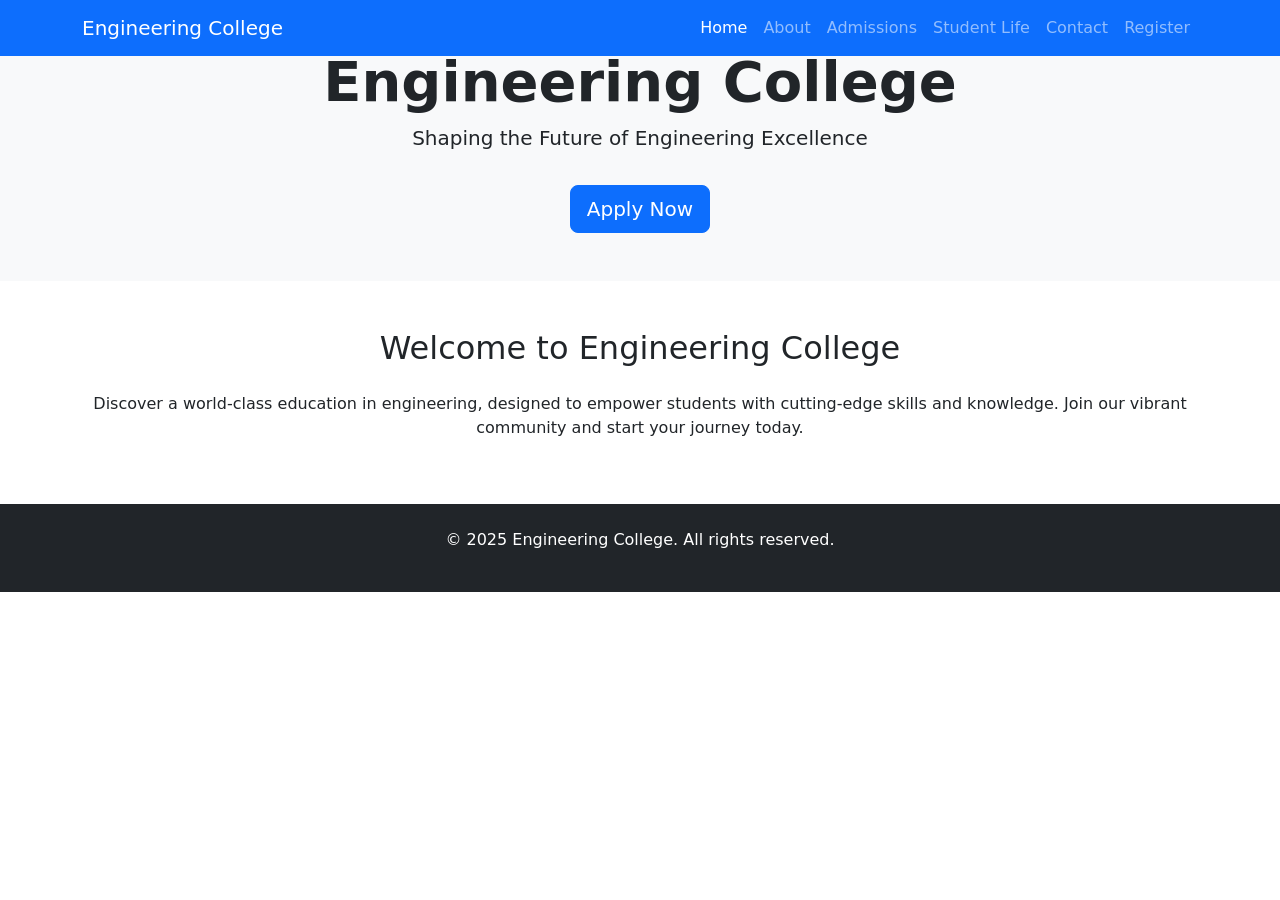
==== index.html @ 890d97f0 "first commit" ====
<!DOCTYPE html>
<html lang="en">
<head>
    <meta charset="UTF-8">
    <meta name="viewport" content="width=device-width, initial-scale=1.0">
    <title>Engineering College - Home</title>
    <link href="https://cdn.jsdelivr.net/npm/bootstrap@5.3.3/dist/css/bootstrap.min.css" rel="stylesheet">
    <link rel="stylesheet" href="styles.css">
    <link rel="icon" type="image/png" href="favicon.png">
</head>
<body>
<nav class="navbar navbar-expand-lg navbar-dark bg-primary fixed-top">
    <div class="container">
        <a class="navbar-brand" href="index.html">Engineering College</a>
        <button class="navbar-toggler" type="button" data-bs-toggle="collapse" data-bs-target="#navbarNav" aria-controls="navbarNav" aria-expanded="false" aria-label="Toggle navigation">
            <span class="navbar-toggler-icon"></span>
        </button>
        <div class="collapse navbar-collapse" id="navbarNav">
            <ul class="navbar-nav ms-auto">
                <li class="nav-item">
                    <a class="nav-link active" aria-current="page" href="index.html">Home</a>
                </li>
                <li class="nav-item">
                    <a class="nav-link" href="about.html">About</a>
                </li>
                <li class="nav-item">
                    <a class="nav-link" href="admissions.html">Admissions</a>
                </li>
                <li class="nav-item">
                    <a class="nav-link" href="student-life.html">Student Life</a>
                </li>
                <li class="nav-item">
                    <a class="nav-link" href="contact.html">Contact</a>
                </li>
                <li class="nav-item">
                    <a class="nav-link" href="registration.html">Register</a>
                </li>
            </ul>
        </div>
    </div>
</nav>

<header class="hero bg-light py-5">
    <div class="container text-center">
        <h1 class="display-4 fw-bold">Engineering College</h1>
        <p class="lead">Shaping the Future of Engineering Excellence</p>
        <a href="registration.html" class="btn btn-primary btn-lg mt-3">Apply Now</a>
    </div>
</header>

<main class="container py-5">
    <section>
        <h2 class="text-center mb-4">Welcome to Engineering College</h2>
        <p class="text-center">Discover a world-class education in engineering, designed to empower students with cutting-edge skills and knowledge. Join our vibrant community and start your journey today.</p>
    </section>
</main>

<footer class="bg-dark text-white py-4">
    <div class="container text-center">
        <p>&copy; 2025 Engineering College. All rights reserved.</p>
    </div>
</footer>

<script src="https://cdn.jsdelivr.net/npm/bootstrap@5.3.3/dist/js/bootstrap.bundle.min.js"></script>
<script src="scripts.js"></script>
</body>
</html>
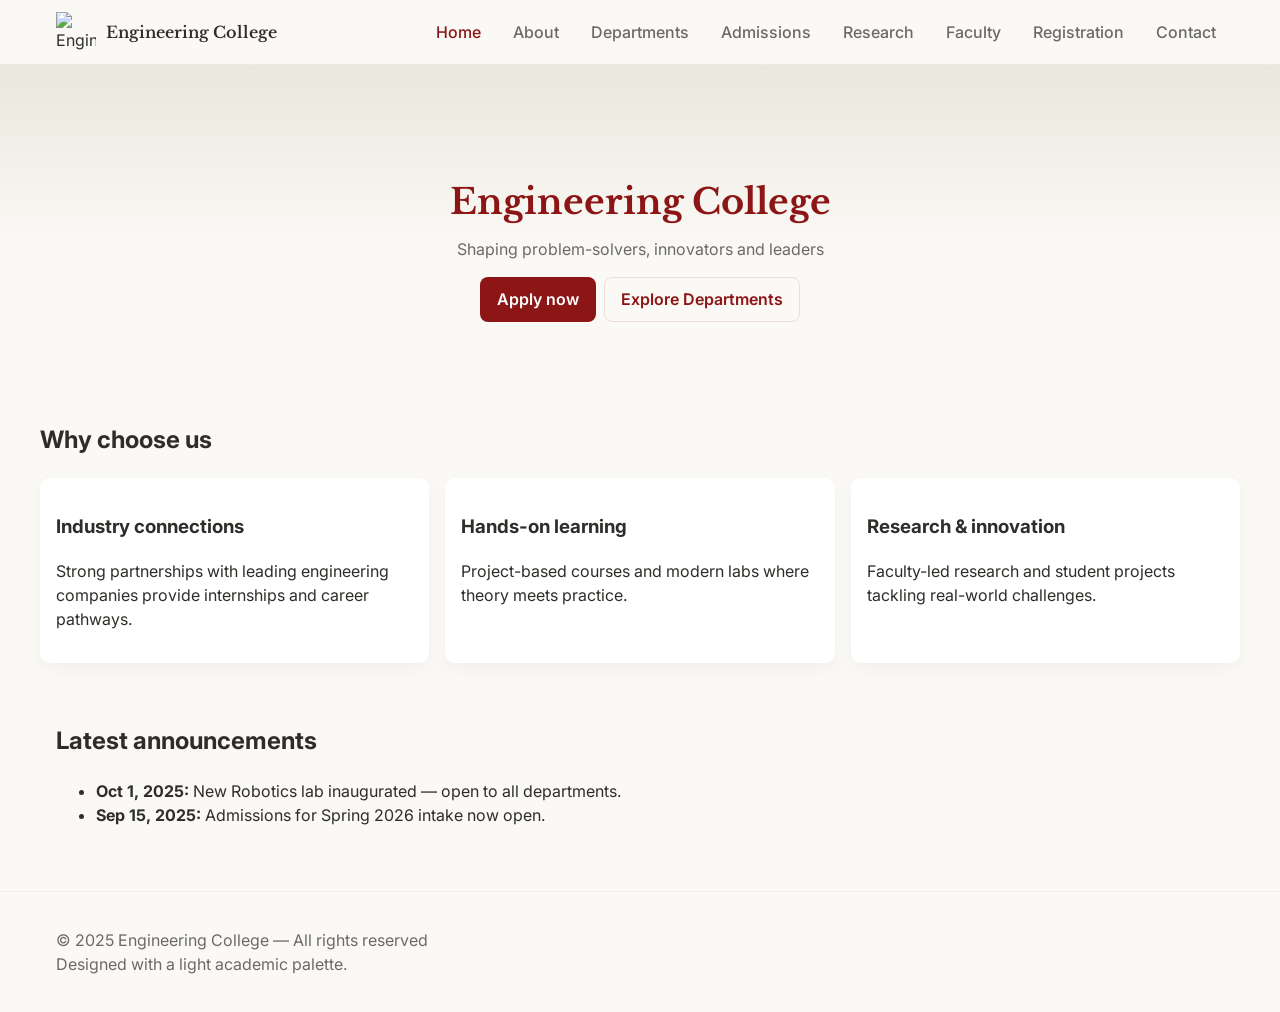
==== commit 14274689: "slight changes" ====
--- a/index.html
+++ b/index.html
@@ -1,67 +1,80 @@
-<!DOCTYPE html>
+<!doctype html>
 <html lang="en">
 <head>
-    <meta charset="UTF-8">
-    <meta name="viewport" content="width=device-width, initial-scale=1.0">
-    <title>Engineering College - Home</title>
-    <link href="https://cdn.jsdelivr.net/npm/bootstrap@5.3.3/dist/css/bootstrap.min.css" rel="stylesheet">
-    <link rel="stylesheet" href="styles.css">
-    <link rel="icon" type="image/png" href="favicon.png">
+  <meta charset="utf-8" />
+  <meta name="viewport" content="width=device-width,initial-scale=1" />
+  <title>Engineering College — Home</title>
+  <link rel="stylesheet" href="assets/css/style.css">
+  <script src="assets/js/main.js" defer></script>
 </head>
 <body>
-<nav class="navbar navbar-expand-lg navbar-dark bg-primary fixed-top">
+  <!-- Fixed top navigation -->
+  <header class="site-header" role="banner">
+    <div class="container header-inner">
+      <a class="brand" href="index.html">
+        <img src="assets/images/logo.svg" alt="Engineering College logo" width="40" height="40">
+        <span class="brand-text">Engineering College</span>
+      </a>
+      <button class="nav-toggle" aria-controls="main-nav" aria-expanded="false" aria-label="Toggle navigation">☰</button>
+      <nav id="main-nav" class="main-nav" role="navigation" aria-label="Main navigation">
+        <ul>
+          <li><a href="index.html" aria-current="page">Home</a></li>
+          <li><a href="about.html">About</a></li>
+          <li><a href="departments.html">Departments</a></li>
+          <li><a href="admissions.html">Admissions</a></li>
+          <li><a href="research.html">Research</a></li>
+          <li><a href="faculty.html">Faculty</a></li>
+          <li><a href="registration.html">Registration</a></li>
+          <li><a href="contact.html">Contact</a></li>
+        </ul>
+      </nav>
+    </div>
+  </header>
+
+  <main id="main" class="site-main" tabindex="-1">
+    <section class="hero">
+      <div class="container hero-inner">
+        <h1 class="hero-title">Engineering College</h1>
+        <p class="hero-sub">Shaping problem-solvers, innovators and leaders</p>
+        <div class="hero-cta">
+          <a class="btn primary" href="admissions.html">Apply now</a>
+          <a class="btn ghost" href="departments.html">Explore Departments</a>
+        </div>
+      </div>
+    </section>
+
+    <section class="container cards-overview">
+      <h2>Why choose us</h2>
+      <div class="grid cols-3">
+        <article class="card">
+          <h3>Industry connections</h3>
+          <p>Strong partnerships with leading engineering companies provide internships and career pathways.</p>
+        </article>
+        <article class="card">
+          <h3>Hands-on learning</h3>
+          <p>Project-based courses and modern labs where theory meets practice.</p>
+        </article>
+        <article class="card">
+          <h3>Research & innovation</h3>
+          <p>Faculty-led research and student projects tackling real-world challenges.</p>
+        </article>
+      </div>
+    </section>
+
+    <section class="container news">
+      <h2>Latest announcements</h2>
+      <ul class="news-list">
+        <li><strong>Oct 1, 2025:</strong> New Robotics lab inaugurated — open to all departments.</li>
+        <li><strong>Sep 15, 2025:</strong> Admissions for Spring 2026 intake now open.</li>
+      </ul>
+    </section>
+  </main>
+
+  <footer class="site-footer" role="contentinfo">
     <div class="container">
-        <a class="navbar-brand" href="index.html">Engineering College</a>
-        <button class="navbar-toggler" type="button" data-bs-toggle="collapse" data-bs-target="#navbarNav" aria-controls="navbarNav" aria-expanded="false" aria-label="Toggle navigation">
-            <span class="navbar-toggler-icon"></span>
-        </button>
-        <div class="collapse navbar-collapse" id="navbarNav">
-            <ul class="navbar-nav ms-auto">
-                <li class="nav-item">
-                    <a class="nav-link active" aria-current="page" href="index.html">Home</a>
-                </li>
-                <li class="nav-item">
-                    <a class="nav-link" href="about.html">About</a>
-                </li>
-                <li class="nav-item">
-                    <a class="nav-link" href="admissions.html">Admissions</a>
-                </li>
-                <li class="nav-item">
-                    <a class="nav-link" href="student-life.html">Student Life</a>
-                </li>
-                <li class="nav-item">
-                    <a class="nav-link" href="contact.html">Contact</a>
-                </li>
-                <li class="nav-item">
-                    <a class="nav-link" href="registration.html">Register</a>
-                </li>
-            </ul>
-        </div>
+      <p>© 2025 Engineering College — All rights reserved</p>
+      <p class="muted">Designed with a light academic palette.</p>
     </div>
-</nav>
-
-<header class="hero bg-light py-5">
-    <div class="container text-center">
-        <h1 class="display-4 fw-bold">Engineering College</h1>
-        <p class="lead">Shaping the Future of Engineering Excellence</p>
-        <a href="registration.html" class="btn btn-primary btn-lg mt-3">Apply Now</a>
-    </div>
-</header>
-
-<main class="container py-5">
-    <section>
-        <h2 class="text-center mb-4">Welcome to Engineering College</h2>
-        <p class="text-center">Discover a world-class education in engineering, designed to empower students with cutting-edge skills and knowledge. Join our vibrant community and start your journey today.</p>
-    </section>
-</main>
-
-<footer class="bg-dark text-white py-4">
-    <div class="container text-center">
-        <p>&copy; 2025 Engineering College. All rights reserved.</p>
-    </div>
-</footer>
-
-<script src="https://cdn.jsdelivr.net/npm/bootstrap@5.3.3/dist/js/bootstrap.bundle.min.js"></script>
-<script src="scripts.js"></script>
+  </footer>
 </body>
-</html>+</html>
--- a/assets/css/style.css
+++ b/assets/css/style.css
@@ -0,0 +1,116 @@
+/* assets/css/style.css
+   Stanford-like light palette: cardinal red, warm off-white, soft gray
+*/
+@import url('https://fonts.googleapis.com/css2?family=Libre+Baskerville:wght@400;700&family=Inter:wght@300;400;600&display=swap');
+
+:root{
+  --brand:#8C1515;        /* cardinal red */
+  --brand-2:#B83A4B;
+  --bg:#FAF9F6;           /* warm off-white */
+  --muted:#6b6a66;
+  --card:#ffffff;
+  --accent:#EAE7DC;
+  --max-width:1200px;
+  --radius:10px;
+  --gap:1rem;
+}
+
+*{box-sizing:border-box}
+html,body{height:100%}
+body{
+  margin:0;
+  font-family: 'Inter', system-ui, -apple-system, "Segoe UI", Roboto, "Helvetica Neue", Arial;
+  font-size:16px;
+  color:#2E2D29;
+  background:var(--bg);
+  -webkit-font-smoothing:antialiased;
+  -moz-osx-font-smoothing:grayscale;
+  line-height:1.5;
+}
+
+/* container */
+.container{max-width:var(--max-width);margin:0 auto;padding:1rem}
+
+/* header */
+.site-header{
+  position:fixed;top:0;left:0;right:0;background:rgba(250,249,246,0.98);
+  border-bottom:1px solid rgba(0,0,0,0.06);
+  z-index:50;
+}
+.header-inner{display:flex;align-items:center;justify-content:space-between;padding:.75rem 1rem}
+.brand{display:flex;align-items:center;gap:.6rem;text-decoration:none;color:inherit}
+.brand img{display:block}
+.brand-text{font-weight:600;font-family:'Libre Baskerville', serif}
+
+/* nav */
+.main-nav{display:block}
+.main-nav ul{list-style:none;margin:0;padding:0;display:flex;gap:1rem;align-items:center}
+.main-nav a{color:var(--muted);text-decoration:none;padding:.35rem .5rem;border-radius:6px;font-weight:500}
+.main-nav a:hover, .main-nav a[aria-current="page"]{color:var(--brand);background:transparent}
+
+/* nav toggle (mobile) */
+.nav-toggle{display:none;background:none;border:0;font-size:1.25rem;cursor:pointer}
+
+/* hero */
+.hero{padding:6rem 0 2.5rem;background:linear-gradient(180deg,var(--accent),transparent 60%);margin-top:64px}
+.hero-inner{text-align:center;padding:1rem}
+.hero-title{font-family:'Libre Baskerville',serif;font-size:2.2rem;margin:0;color:var(--brand)}
+.hero-sub{color:var(--muted);margin-top:.5rem}
+.hero-cta{margin-top:1rem;display:flex;gap:.5rem;justify-content:center;flex-wrap:wrap}
+.btn{display:inline-block;padding:.6rem 1rem;border-radius:8px;text-decoration:none;font-weight:600;cursor:pointer;border:1px solid transparent}
+.btn.primary{background:var(--brand);color:white}
+.btn.ghost{background:transparent;color:var(--brand);border:1px solid rgba(140,21,21,0.12)}
+
+.cards-overview{padding:1.5rem 0}
+.grid{display:grid;gap:1rem}
+.cols-3{grid-template-columns:repeat(1,1fr)}
+.cols-2{grid-template-columns:repeat(1,1fr)}
+@media(min-width:700px){.cols-3{grid-template-columns:repeat(3,1fr)} .cols-2{grid-template-columns:repeat(2,1fr)}}
+
+/* cards */
+.card{background:var(--card);padding:1rem;border-radius:var(--radius);box-shadow:0 6px 18px rgba(30,30,30,0.04)}
+.lead{color:var(--muted);font-weight:500}
+
+/* forms */
+.form-grid{display:grid;gap:.75rem}
+.form-row{display:flex;flex-direction:column;margin-bottom:.5rem}
+label{font-weight:600;margin-bottom:.25rem}
+input[type="text"], input[type="email"], input[type="tel"], input[type="date"], select, textarea, input[type="search"]{
+  padding:.6rem;border:1px solid rgba(0,0,0,0.08);border-radius:8px;background:white
+}
+textarea{resize:vertical}
+.form-error{color:#8C1515;font-size:.95rem;height:1.2rem;margin-top:.25rem}
+.form-status{margin-top:1rem}
+.req{color:var(--brand);margin-left:.15rem}
+
+/* department program cards */
+.program-card{background:var(--card);padding:1rem;border-radius:10px;border:1px solid rgba(0,0,0,0.04)}
+.dept-grid{margin-top:1rem}
+.form-input{padding:.5rem;border-radius:8px;border:1px solid rgba(0,0,0,0.08);width:100%;max-width:420px}
+
+/* faculty */
+.faculty-grid{gap:1rem}
+.faculty-card{background:var(--card);padding:1rem;border-radius:10px;text-align:center}
+.faculty-card img{width:100%;height:160px;object-fit:cover;border-radius:8px}
+
+/* table */
+.table-wrap{overflow:auto}
+.fees-table{width:100%;border-collapse:collapse}
+.fees-table th, .fees-table td{padding:.6rem;text-align:left;border-bottom:1px solid rgba(0,0,0,0.06)}
+
+/* footer */
+.site-footer{background:var(--bg);padding:1.25rem 0;border-top:1px solid rgba(0,0,0,0.04);margin-top:2rem}
+.site-footer p{margin:0;color:var(--muted)}
+
+/* accessibility utils */
+.sr-only{position:absolute;left:-10000px;top:auto;width:1px;height:1px;overflow:hidden}
+.visually-hidden{position:absolute;width:1px;height:1px;padding:0;margin:-1px;overflow:hidden;clip:rect(0 0 0 0);border:0}
+
+/* responsive */
+@media (max-width:900px){
+  .header-inner{padding:.5rem 1rem}
+  .nav-toggle{display:inline-block}
+  .main-nav{display:none}
+  .main-nav[aria-hidden="false"]{display:block}
+  .grid{grid-template-columns:1fr}
+}
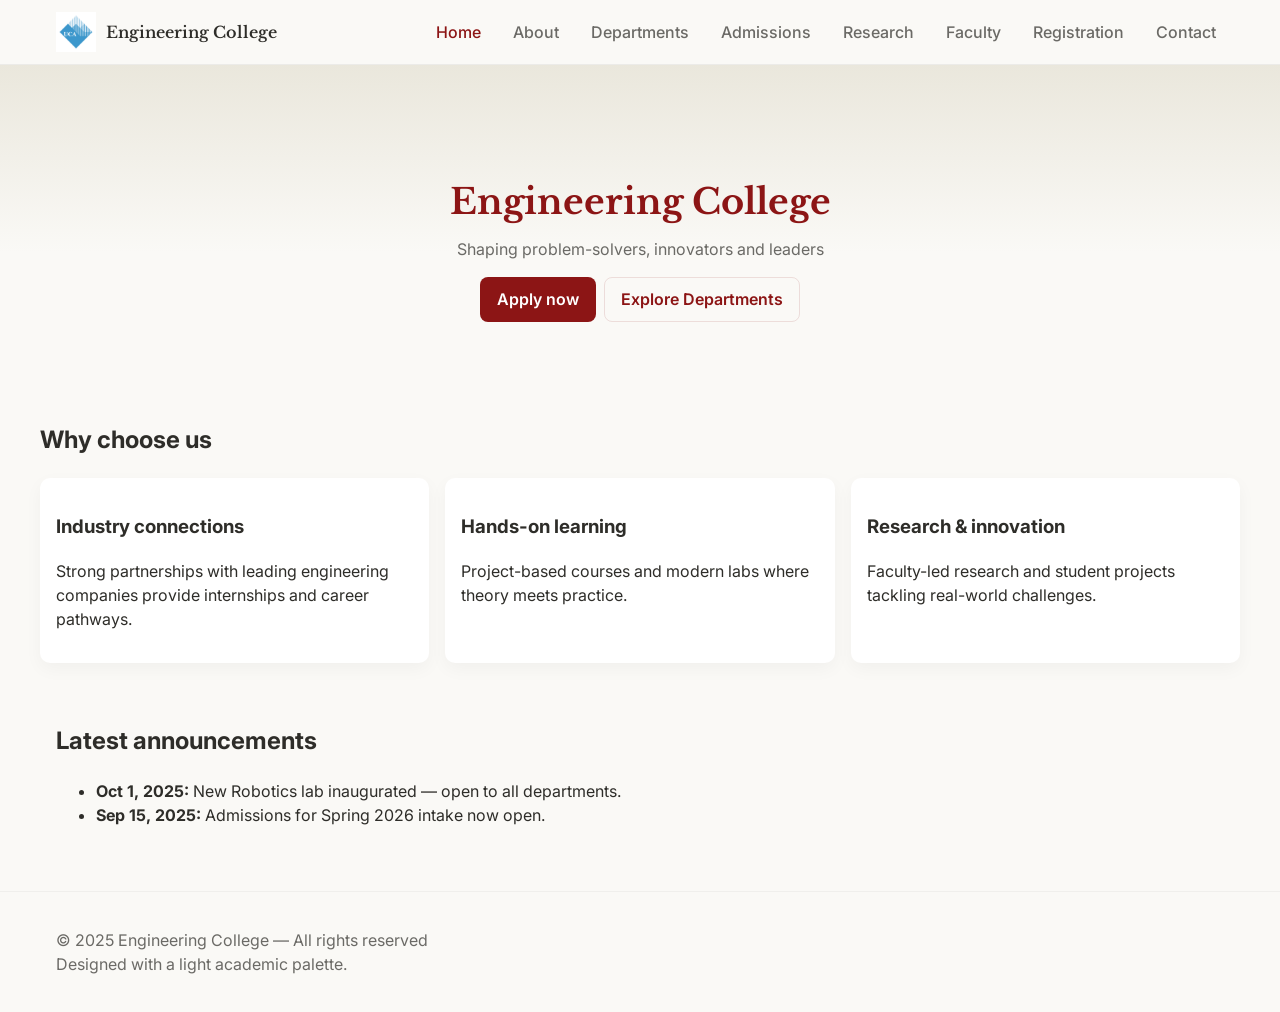
==== commit 5e9dbe83: "readme add" ====
--- a/index.html
+++ b/index.html
@@ -12,7 +12,7 @@
   <header class="site-header" role="banner">
     <div class="container header-inner">
       <a class="brand" href="index.html">
-        <img src="assets/images/logo.svg" alt="Engineering College logo" width="40" height="40">
+        <img src="assets/logo/logo.png" alt="Engineering College logo" width="40" height="40">
         <span class="brand-text">Engineering College</span>
       </a>
       <button class="nav-toggle" aria-controls="main-nav" aria-expanded="false" aria-label="Toggle navigation">☰</button>
--- a/assets/css/style.css
+++ b/assets/css/style.css
@@ -110,7 +110,16 @@
 @media (max-width:900px){
   .header-inner{padding:.5rem 1rem}
   .nav-toggle{display:inline-block}
-  .main-nav{display:none}
-  .main-nav[aria-hidden="false"]{display:block}
+  .main-nav{
+    display:none;
+    position:absolute;
+    top:100%;
+    left:0;
+    right:0;
+    background:var(--bg);
+    border-bottom:1px solid rgba(0,0,0,0.06);
+  }
+  .main-nav.is-open{display:block}
+  .main-nav ul{flex-direction:column;align-items:stretch;gap:0;padding:0 .5rem .5rem}
   .grid{grid-template-columns:1fr}
 }
